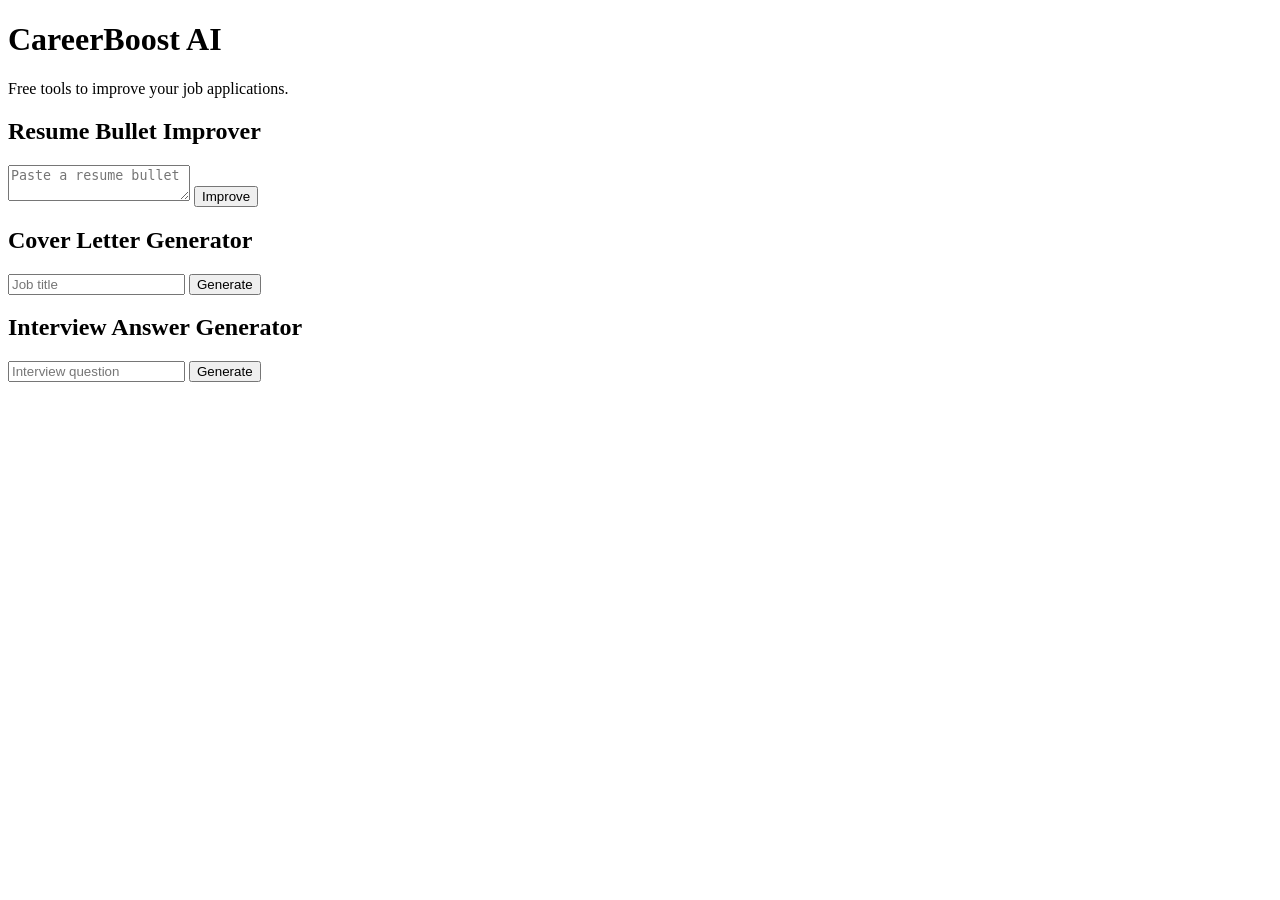
==== index.html @ 921217ce "Update index.html" ====
<!DOCTYPE html>
<html>

<head>
<title>CareerBoost AI</title>
<link rel="stylesheet" href="style.css">
</head>

<body>

<h1>CareerBoost AI</h1>
<p>Free tools to improve your job applications.</p>

<div class="tool">
<h2>Resume Bullet Improver</h2>
<textarea id="resumeInput" placeholder="Paste a resume bullet"></textarea>
<button onclick="improveBullet()">Improve</button>
<p id="resumeResult"></p>
</div>

<div class="tool">
<h2>Cover Letter Generator</h2>
<input id="jobTitle" placeholder="Job title">
<button onclick="generateCover()">Generate</button>
<p id="coverResult"></p>
</div>

<div class="tool">
<h2>Interview Answer Generator</h2>
<input id="question" placeholder="Interview question">
<button onclick="generateAnswer()">Generate</button>
<p id="answerResult"></p>
</div>

<script src="script.js"></script>

</body>
</html>
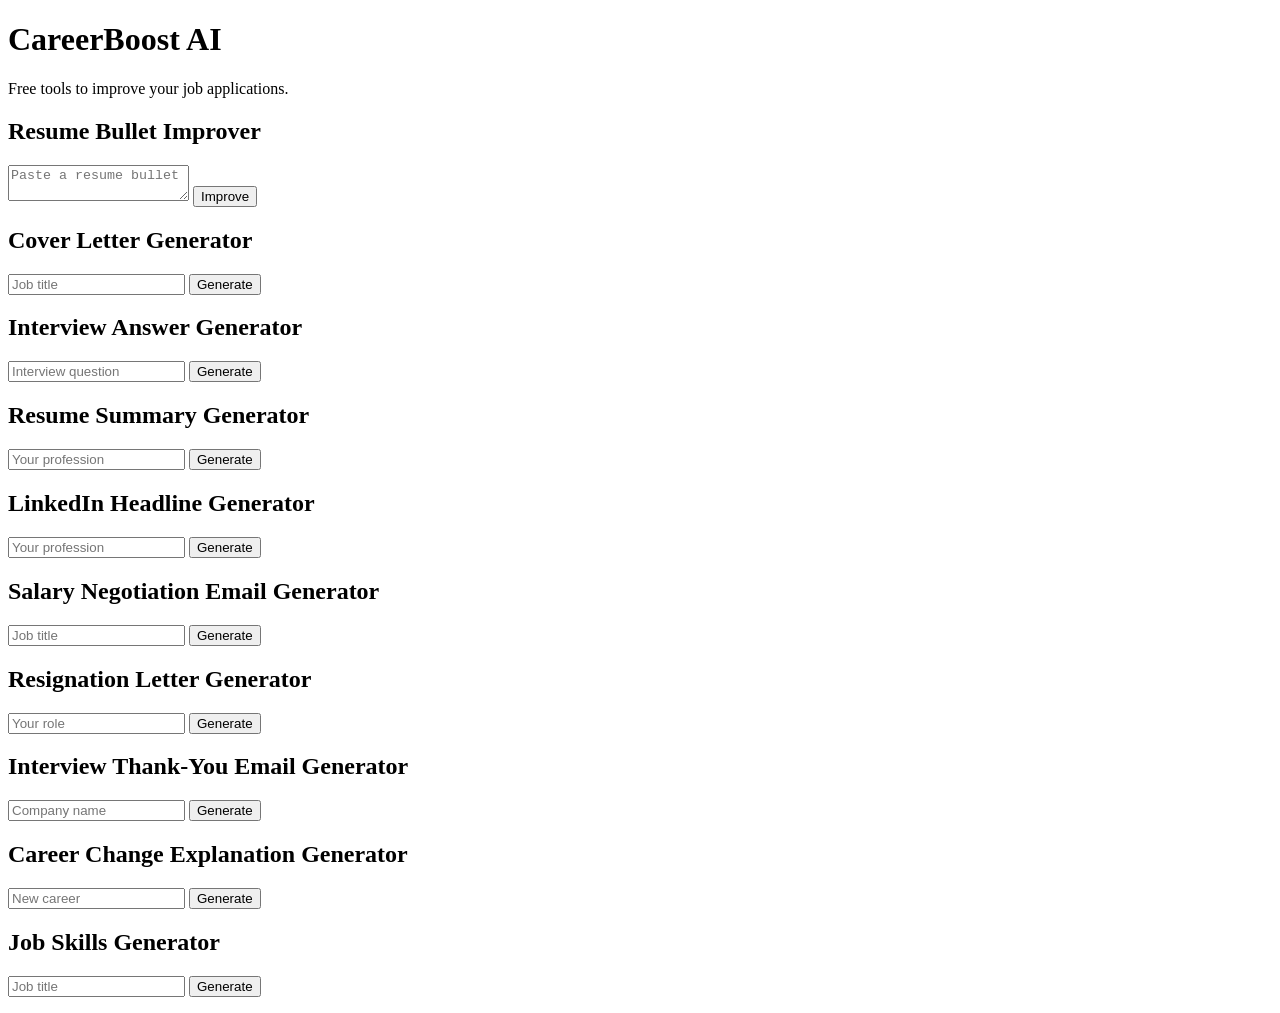
==== commit 9d9c6323: "Update index.html" ====
--- a/index.html
+++ b/index.html
@@ -36,3 +36,52 @@
 
 </body>
 </html>
+
+<div class="tool">
+<h2>Resume Summary Generator</h2>
+<input id="summaryRole" placeholder="Your profession">
+<button onclick="generateSummary()">Generate</button>
+<p id="summaryResult"></p>
+</div>
+
+<div class="tool">
+<h2>LinkedIn Headline Generator</h2>
+<input id="headlineRole" placeholder="Your profession">
+<button onclick="generateHeadline()">Generate</button>
+<p id="headlineResult"></p>
+</div>
+
+<div class="tool">
+<h2>Salary Negotiation Email Generator</h2>
+<input id="salaryRole" placeholder="Job title">
+<button onclick="generateSalaryEmail()">Generate</button>
+<p id="salaryResult"></p>
+</div>
+
+<div class="tool">
+<h2>Resignation Letter Generator</h2>
+<input id="resignationRole" placeholder="Your role">
+<button onclick="generateResignation()">Generate</button>
+<p id="resignationResult"></p>
+</div>
+
+<div class="tool">
+<h2>Interview Thank-You Email Generator</h2>
+<input id="interviewCompany" placeholder="Company name">
+<button onclick="generateThankYou()">Generate</button>
+<p id="thankYouResult"></p>
+</div>
+
+<div class="tool">
+<h2>Career Change Explanation Generator</h2>
+<input id="careerChange" placeholder="New career">
+<button onclick="generateCareerChange()">Generate</button>
+<p id="careerChangeResult"></p>
+</div>
+
+<div class="tool">
+<h2>Job Skills Generator</h2>
+<input id="skillsRole" placeholder="Job title">
+<button onclick="generateSkills()">Generate</button>
+<p id="skillsResult"></p>
+</div>
--- a/style.css
+++ b/style.css
@@ -0,0 +1,26 @@
+function improveBullet(){
+
+let text = document.getElementById("resumeInput").value;
+
+document.getElementById("resumeResult").innerText =
+"Improved bullet: Demonstrated ability to " + text +
+" while delivering measurable results and contributing to team success.";
+}
+
+function generateCover(){
+
+let job = document.getElementById("jobTitle").value;
+
+document.getElementById("coverResult").innerText =
+"I am excited to apply for the " + job +
+" role. My experience and ability to deliver strong results make me confident I would contribute positively to your team.";
+}
+
+function generateAnswer(){
+
+let question = document.getElementById("question").value;
+
+document.getElementById("answerResult").innerText =
+"A good way to answer '" + question +
+"' is to describe the situation, the actions you took, and the measurable results you achieved.";
+}
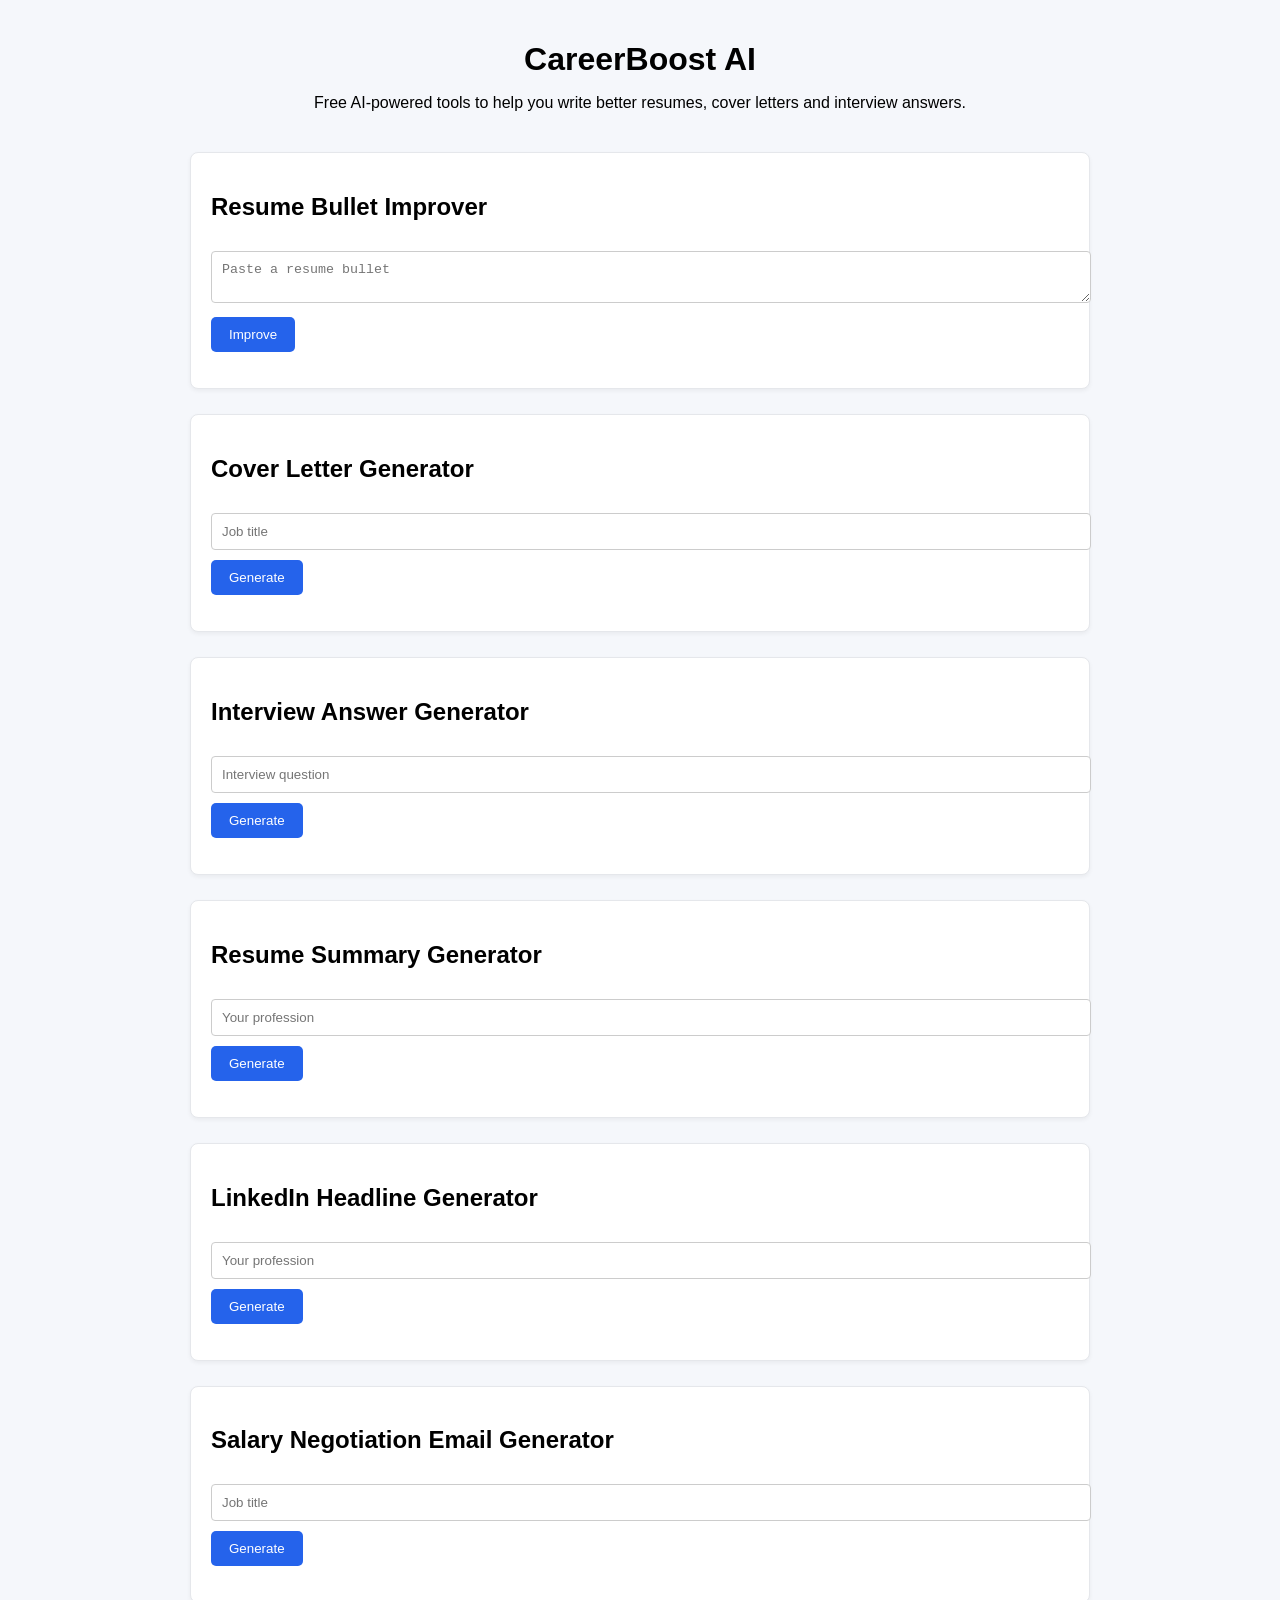
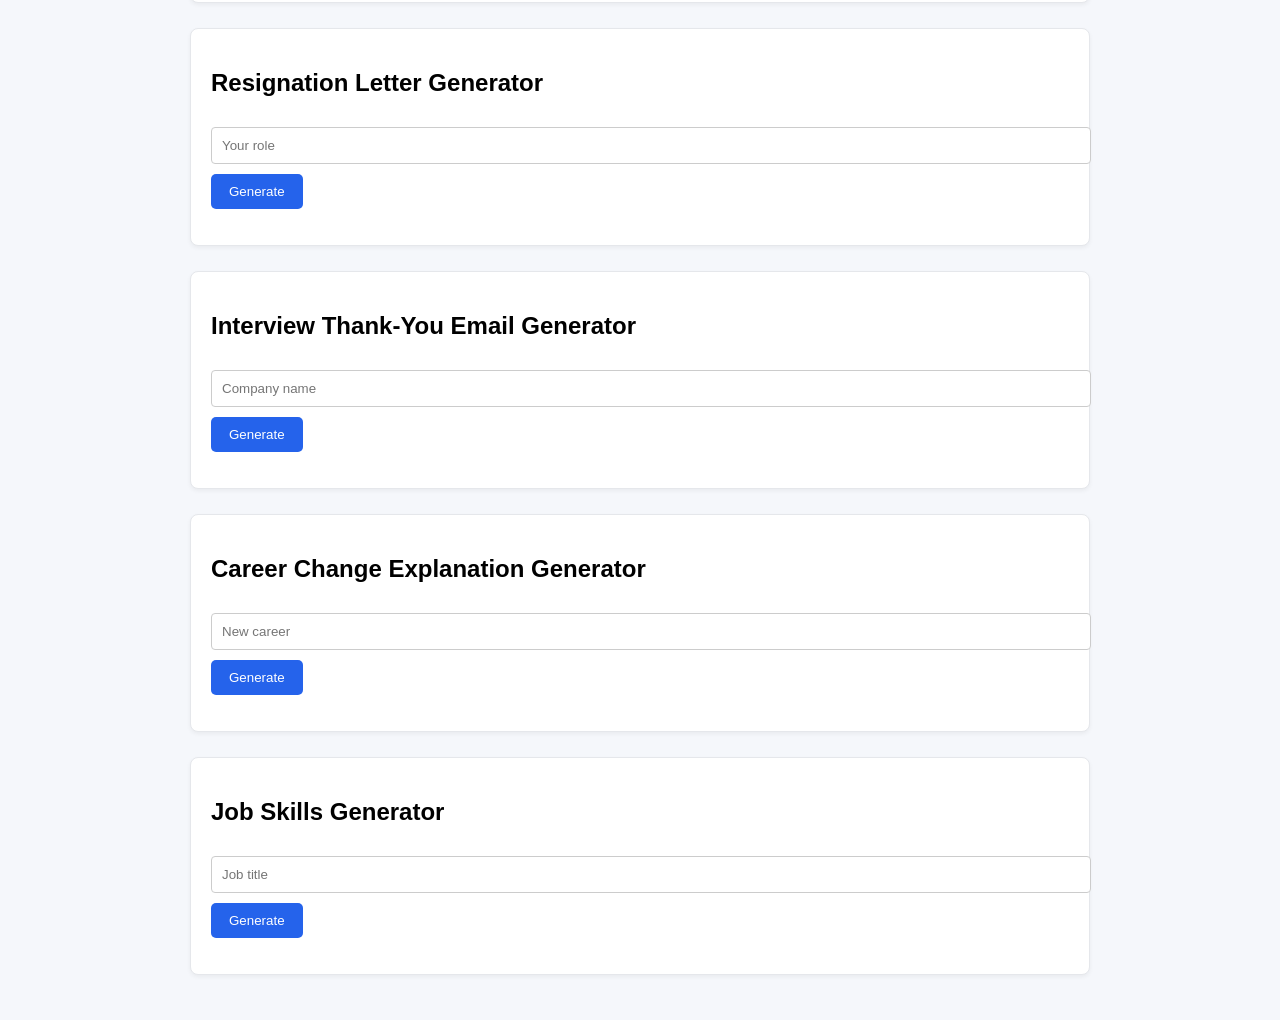
==== commit 26e8805c: "Update index.html" ====
--- a/index.html
+++ b/index.html
@@ -8,8 +8,10 @@
 
 <body>
 
+<header>
 <h1>CareerBoost AI</h1>
-<p>Free tools to improve your job applications.</p>
+<p>Free AI-powered tools to help you write better resumes, cover letters and interview answers.</p>
+</header>
 
 <div class="tool">
 <h2>Resume Bullet Improver</h2>
@@ -85,3 +87,4 @@
 <button onclick="generateSkills()">Generate</button>
 <p id="skillsResult"></p>
 </div>
+
--- a/style.css
+++ b/style.css
@@ -1,26 +1,47 @@
-function improveBullet(){
-
-let text = document.getElementById("resumeInput").value;
-
-document.getElementById("resumeResult").innerText =
-"Improved bullet: Demonstrated ability to " + text +
-" while delivering measurable results and contributing to team success.";
+body {
+font-family: Arial, sans-serif;
+max-width: 900px;
+margin: auto;
+padding: 20px;
+background: #f5f7fb;
 }
 
-function generateCover(){
-
-let job = document.getElementById("jobTitle").value;
-
-document.getElementById("coverResult").innerText =
-"I am excited to apply for the " + job +
-" role. My experience and ability to deliver strong results make me confident I would contribute positively to your team.";
+header {
+text-align: center;
+margin-bottom: 40px;
 }
 
-function generateAnswer(){
+h1 {
+margin-bottom: 5px;
+}
 
-let question = document.getElementById("question").value;
+.tool {
+background: white;
+border: 1px solid #e5e7eb;
+padding: 20px;
+margin-bottom: 25px;
+border-radius: 8px;
+box-shadow: 0 2px 4px rgba(0,0,0,0.05);
+}
 
-document.getElementById("answerResult").innerText =
-"A good way to answer '" + question +
-"' is to describe the situation, the actions you took, and the measurable results you achieved.";
+input, textarea {
+width: 100%;
+padding: 10px;
+margin-top: 10px;
+border: 1px solid #ccc;
+border-radius: 4px;
 }
+
+button {
+margin-top: 10px;
+padding: 10px 18px;
+background: #2563eb;
+color: white;
+border: none;
+border-radius: 5px;
+cursor: pointer;
+}
+
+button:hover {
+background: #1d4ed8;
+}
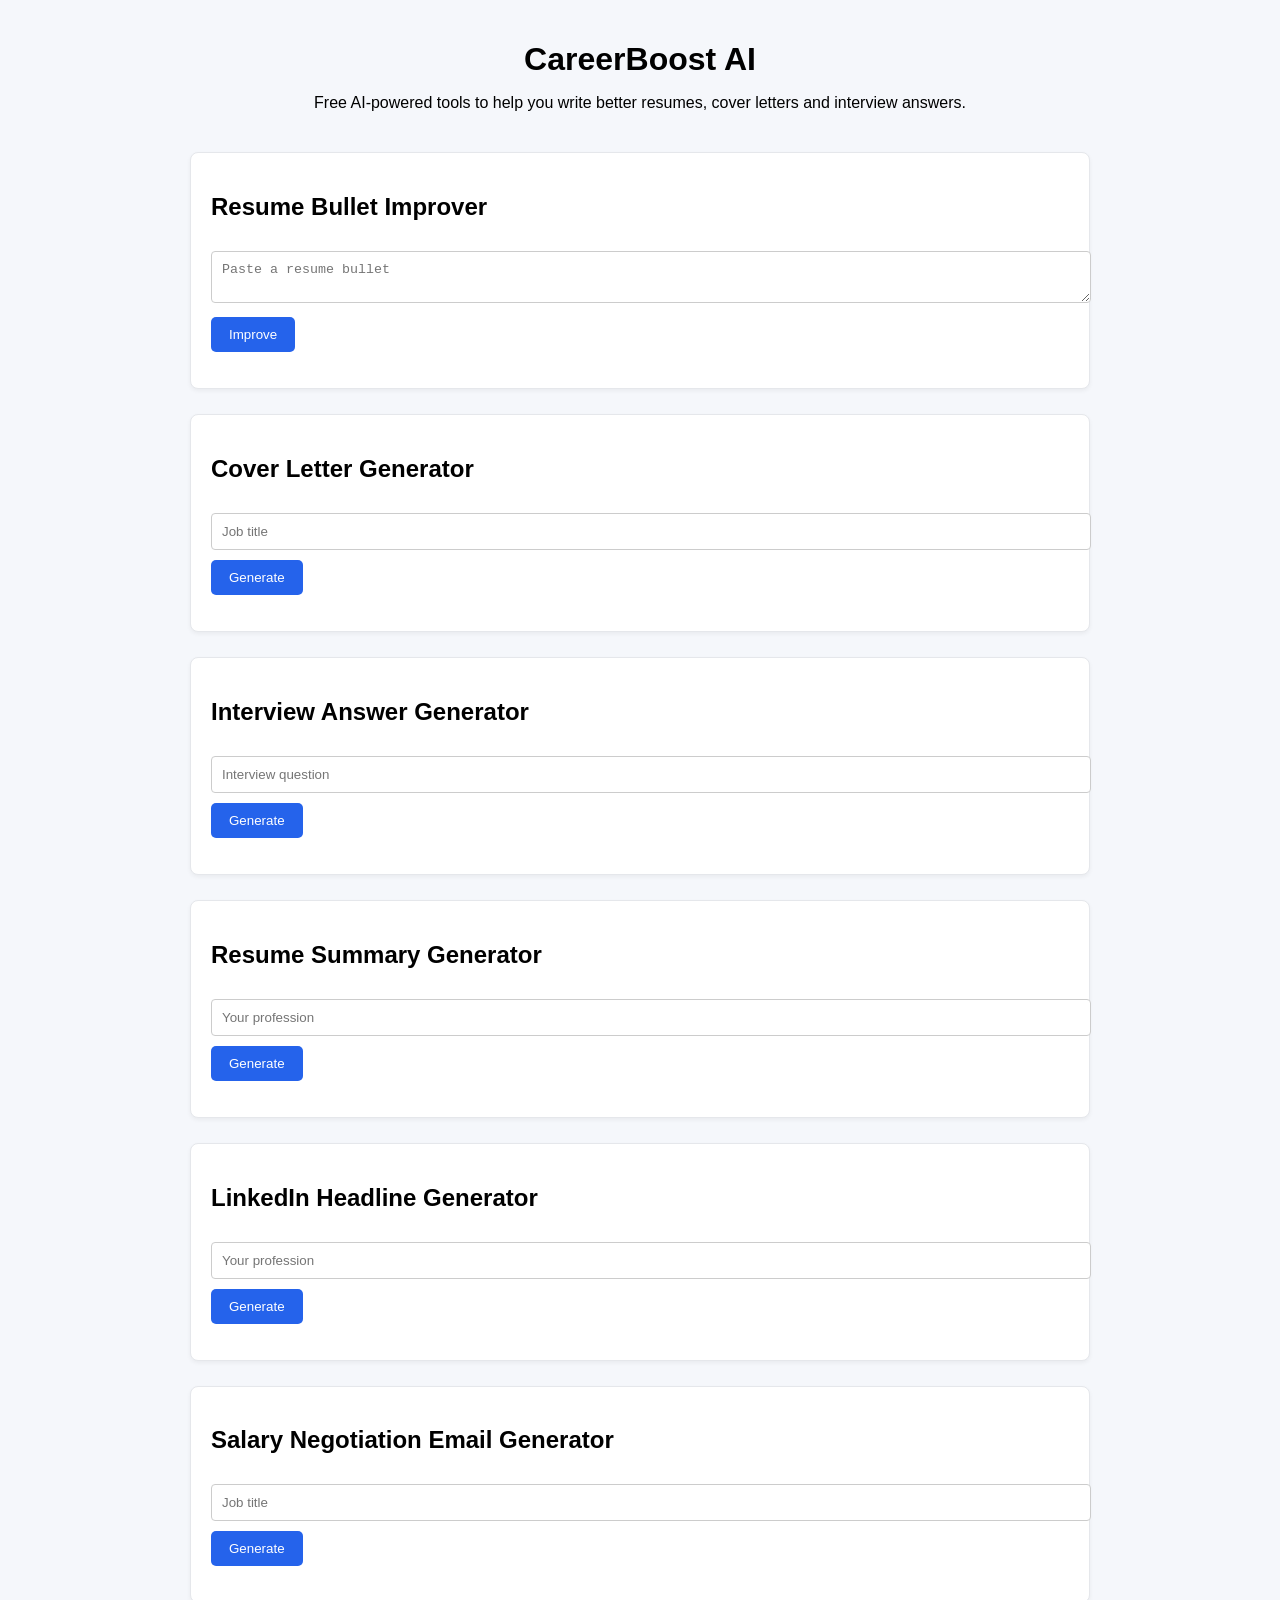
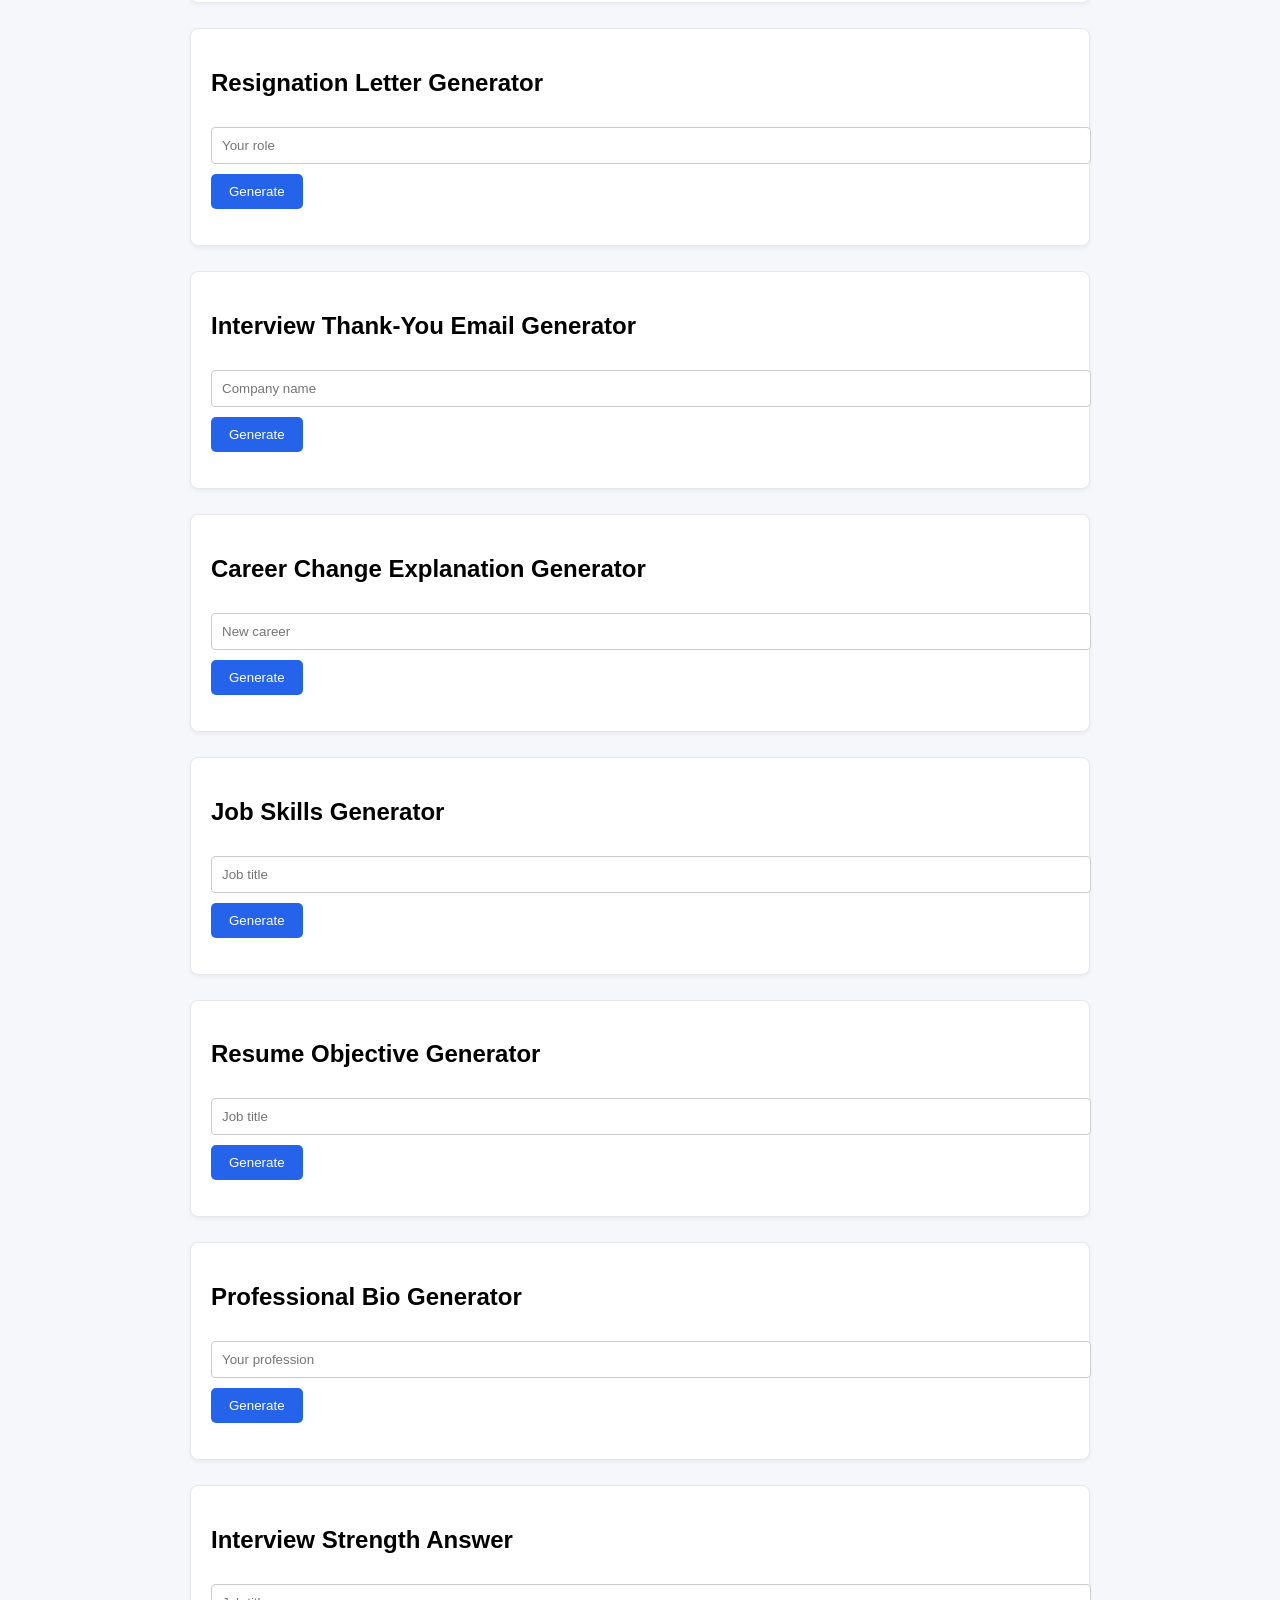
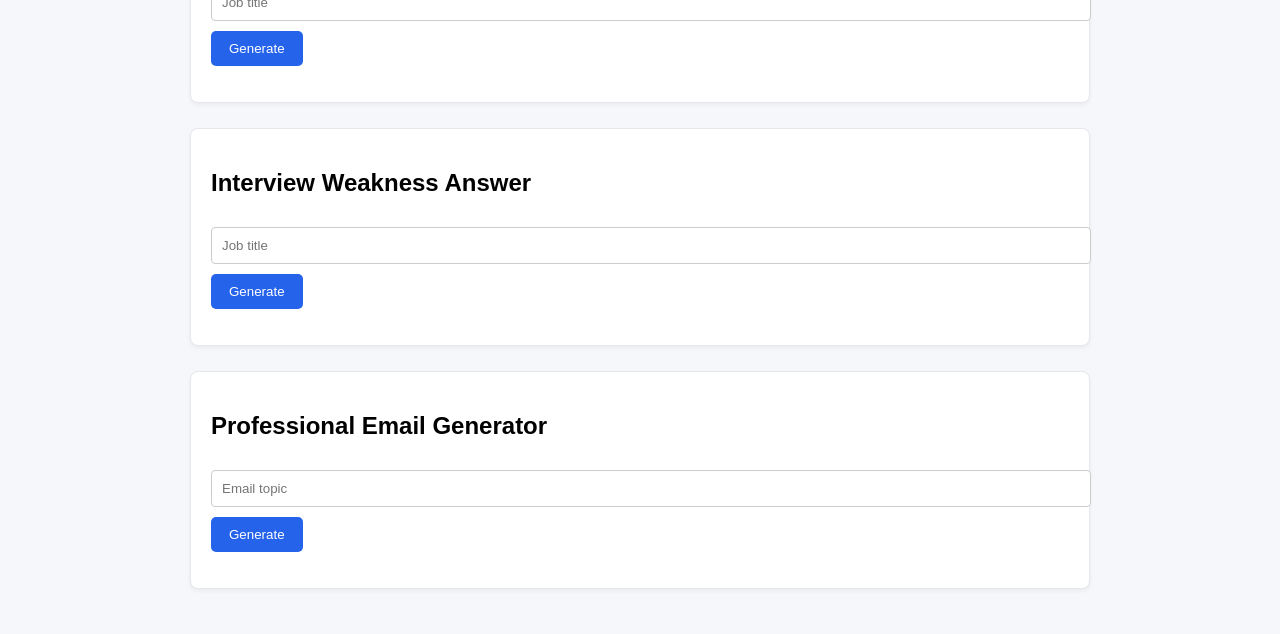
==== commit c75a725a: "Update index.html" ====
--- a/index.html
+++ b/index.html
@@ -2,7 +2,7 @@
 <html>
 
 <head>
-<title>CareerBoost AI</title>
+<title>CareerBoost AI – Free Resume & Job Application Tools</title>
 <link rel="stylesheet" href="style.css">
 </head>
 
@@ -87,4 +87,39 @@
 <button onclick="generateSkills()">Generate</button>
 <p id="skillsResult"></p>
 </div>
+<div class="tool">
+<h2>Resume Objective Generator</h2>
+<input id="objectiveRole" placeholder="Job title">
+<button onclick="generateObjective()">Generate</button>
+<p id="objectiveResult"></p>
+</div>
 
+<div class="tool">
+<h2>Professional Bio Generator</h2>
+<input id="bioRole" placeholder="Your profession">
+<button onclick="generateBio()">Generate</button>
+<p id="bioResult"></p>
+</div>
+
+<div class="tool">
+<h2>Interview Strength Answer</h2>
+<input id="strengthRole" placeholder="Job title">
+<button onclick="generateStrength()">Generate</button>
+<p id="strengthResult"></p>
+</div>
+
+<div class="tool">
+<h2>Interview Weakness Answer</h2>
+<input id="weaknessRole" placeholder="Job title">
+<button onclick="generateWeakness()">Generate</button>
+<p id="weaknessResult"></p>
+</div>
+
+<div class="tool">
+<h2>Professional Email Generator</h2>
+<input id="emailTopic" placeholder="Email topic">
+<button onclick="generateEmail()">Generate</button>
+<p id="emailResult"></p>
+</div>
+
+
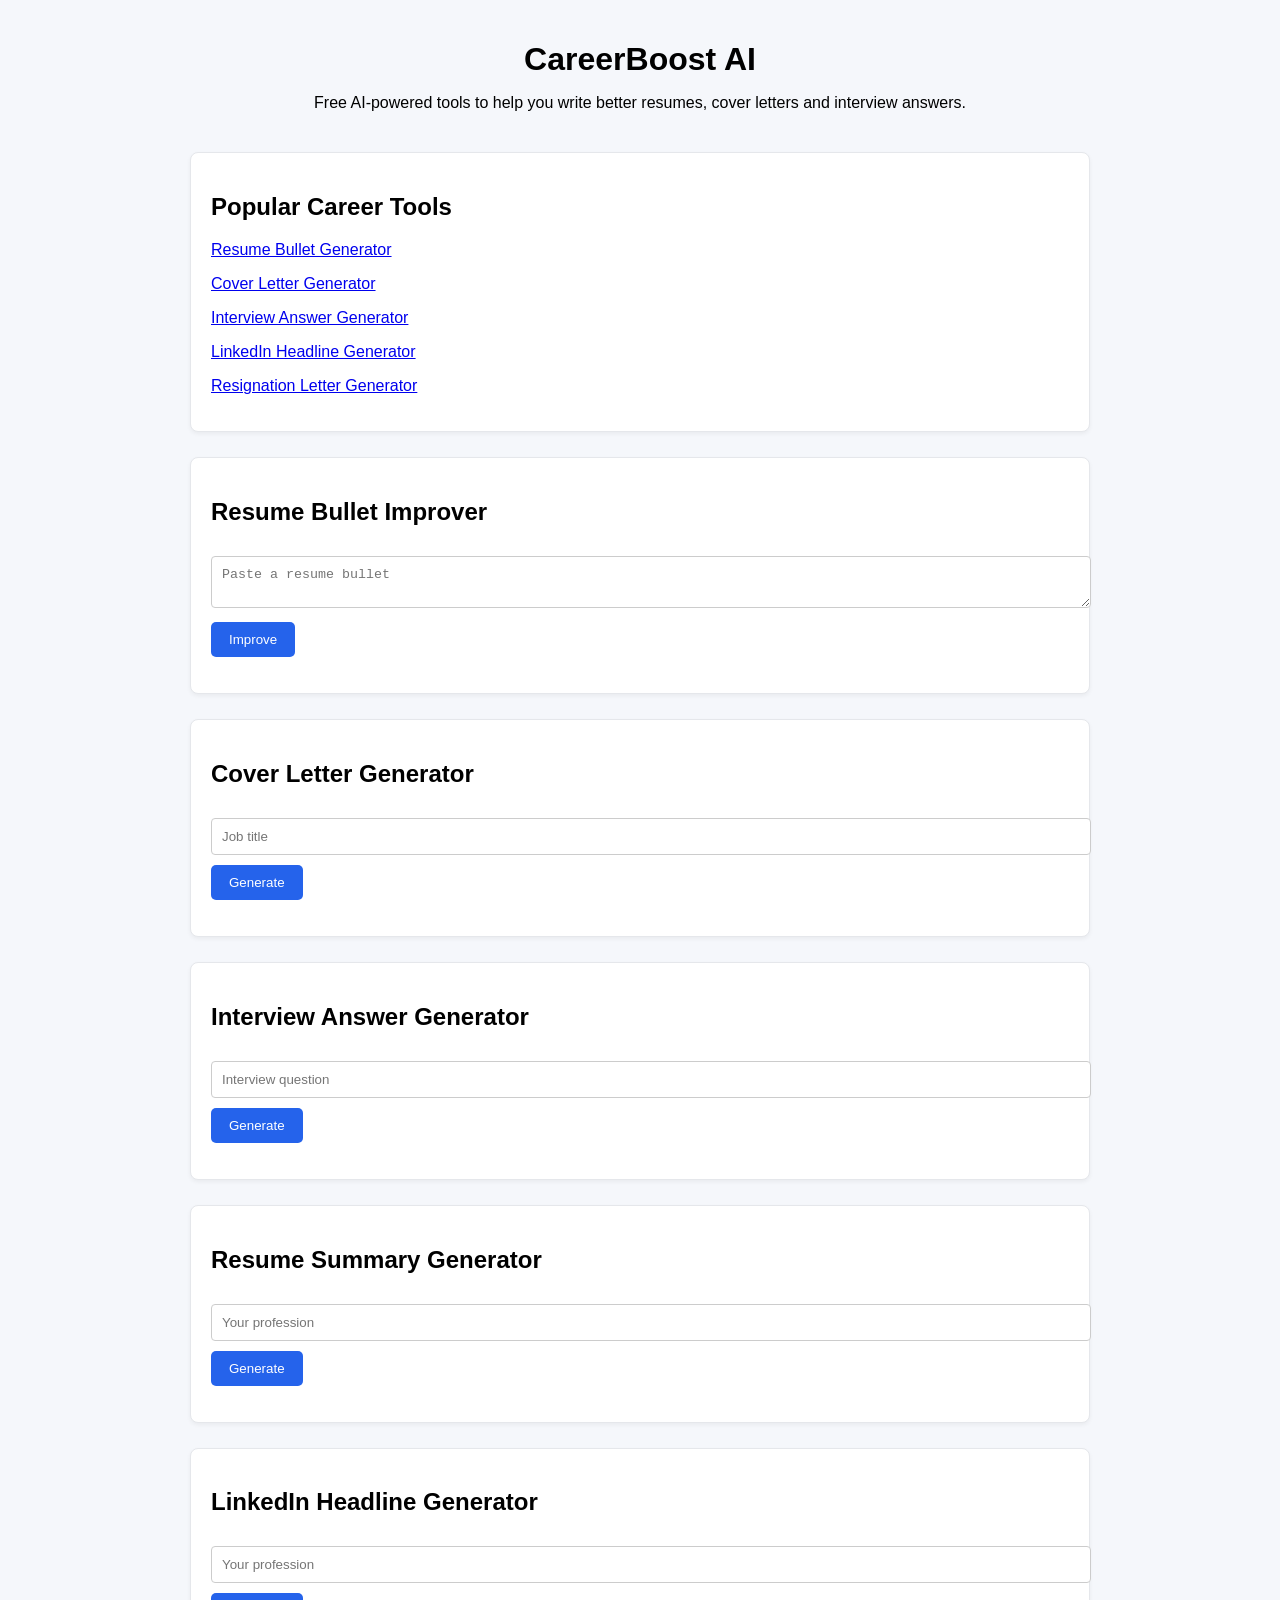
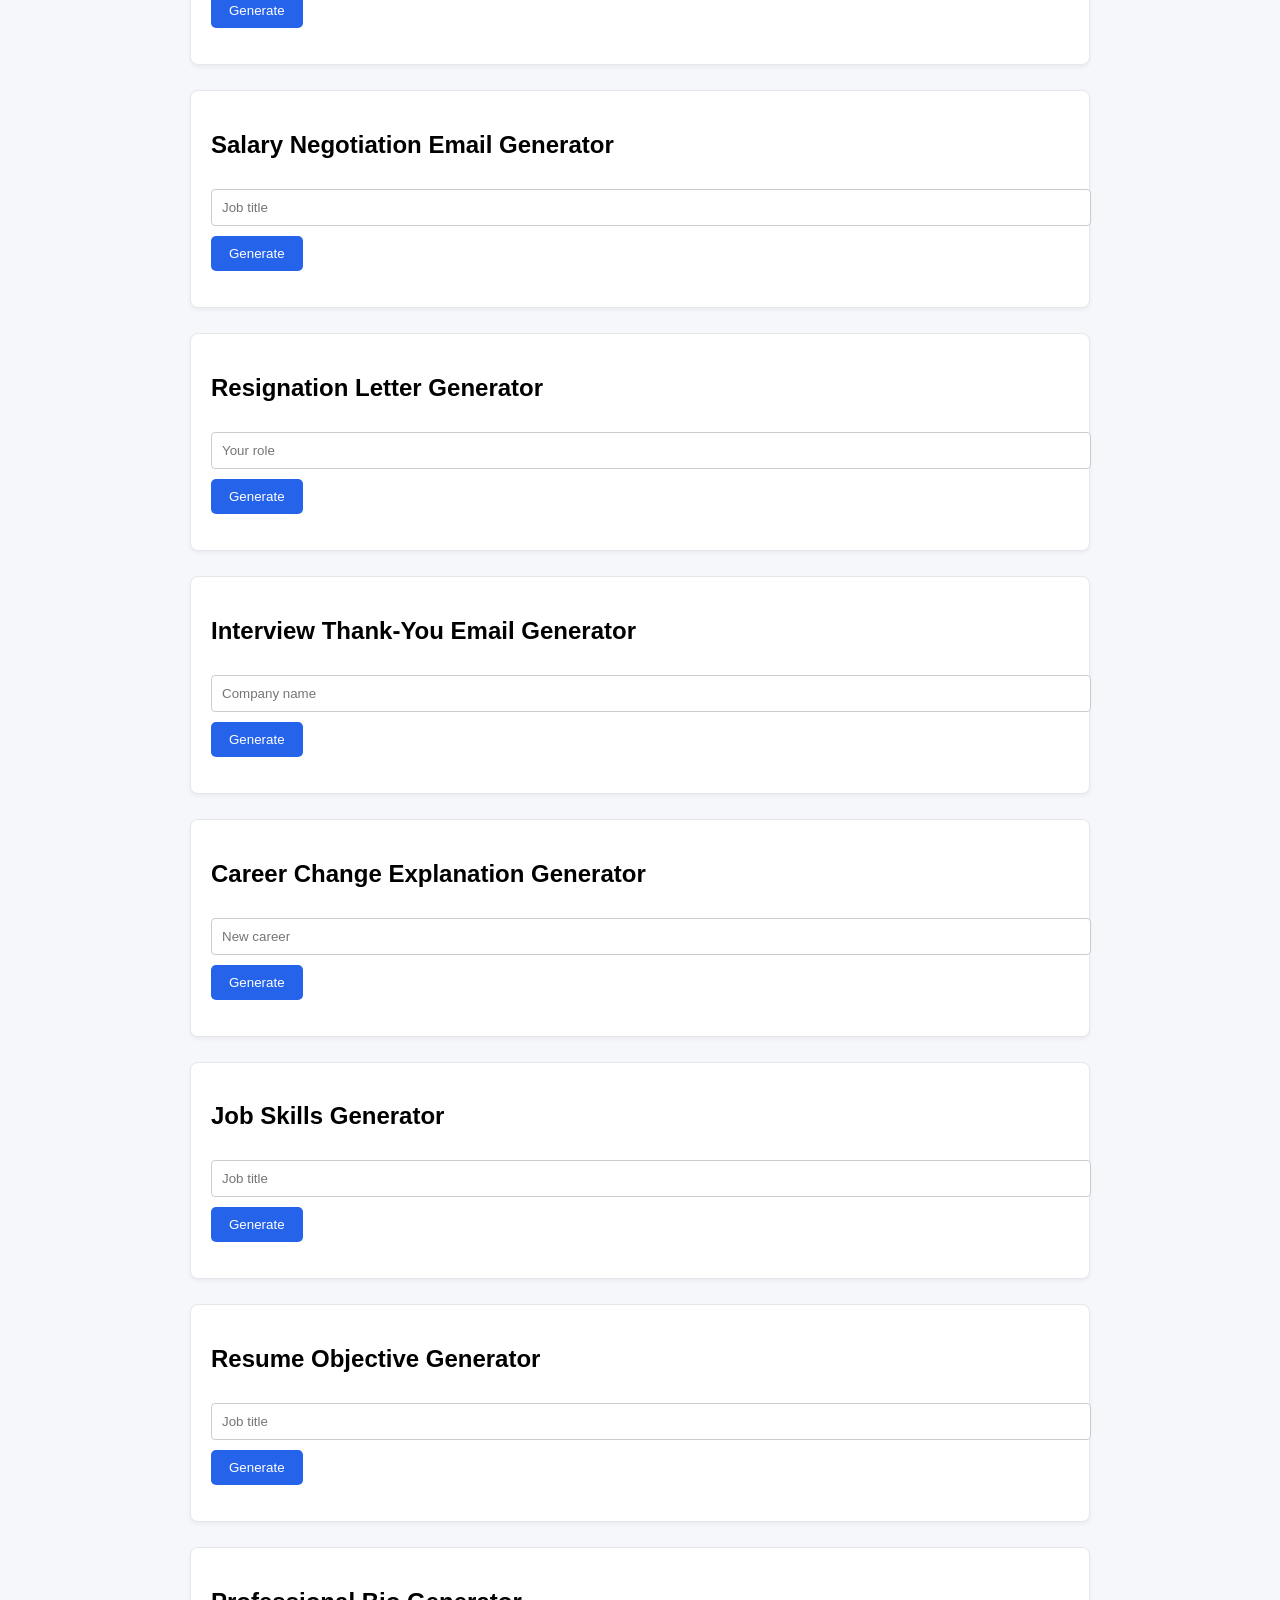
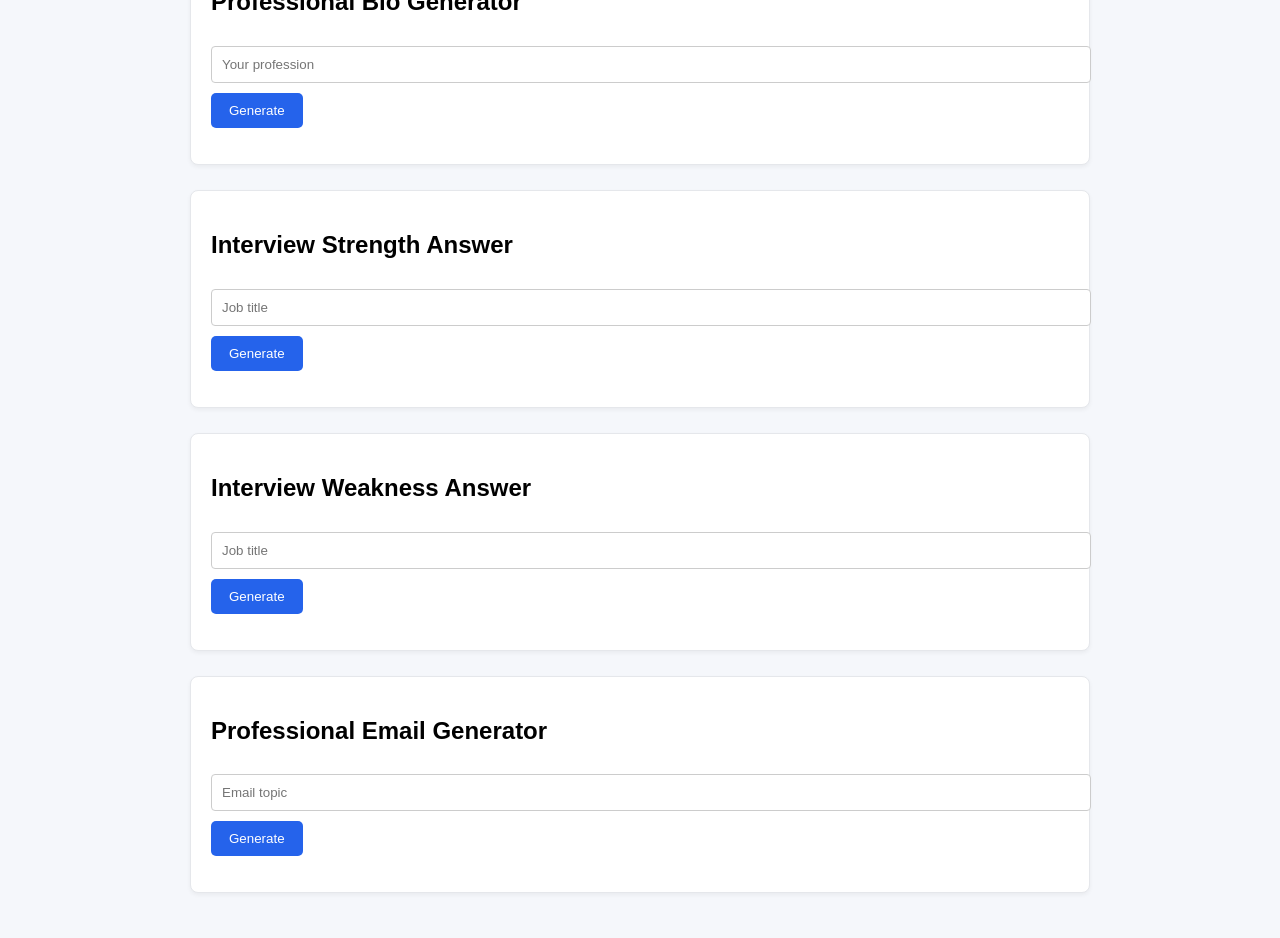
==== commit 5f499312: "Update index.html" ====
--- a/index.html
+++ b/index.html
@@ -12,7 +12,16 @@
 <h1>CareerBoost AI</h1>
 <p>Free AI-powered tools to help you write better resumes, cover letters and interview answers.</p>
 </header>
-
+  
+<div class="tool">
+  <h2>Popular Career Tools</h2>
+  <p><a href="resume-bullet-generator.html">Resume Bullet Generator</a></p>
+  <p><a href="cover-letter-generator.html">Cover Letter Generator</a></p>
+  <p><a href="interview-answer-generator.html">Interview Answer Generator</a></p>
+  <p><a href="linkedin-headline-generator.html">LinkedIn Headline Generator</a></p>
+  <p><a href="resignation-letter-generator.html">Resignation Letter Generator</a></p>
+</div>
+  
 <div class="tool">
 <h2>Resume Bullet Improver</h2>
 <textarea id="resumeInput" placeholder="Paste a resume bullet"></textarea>
@@ -123,3 +132,4 @@
 </div>
 
 
+
